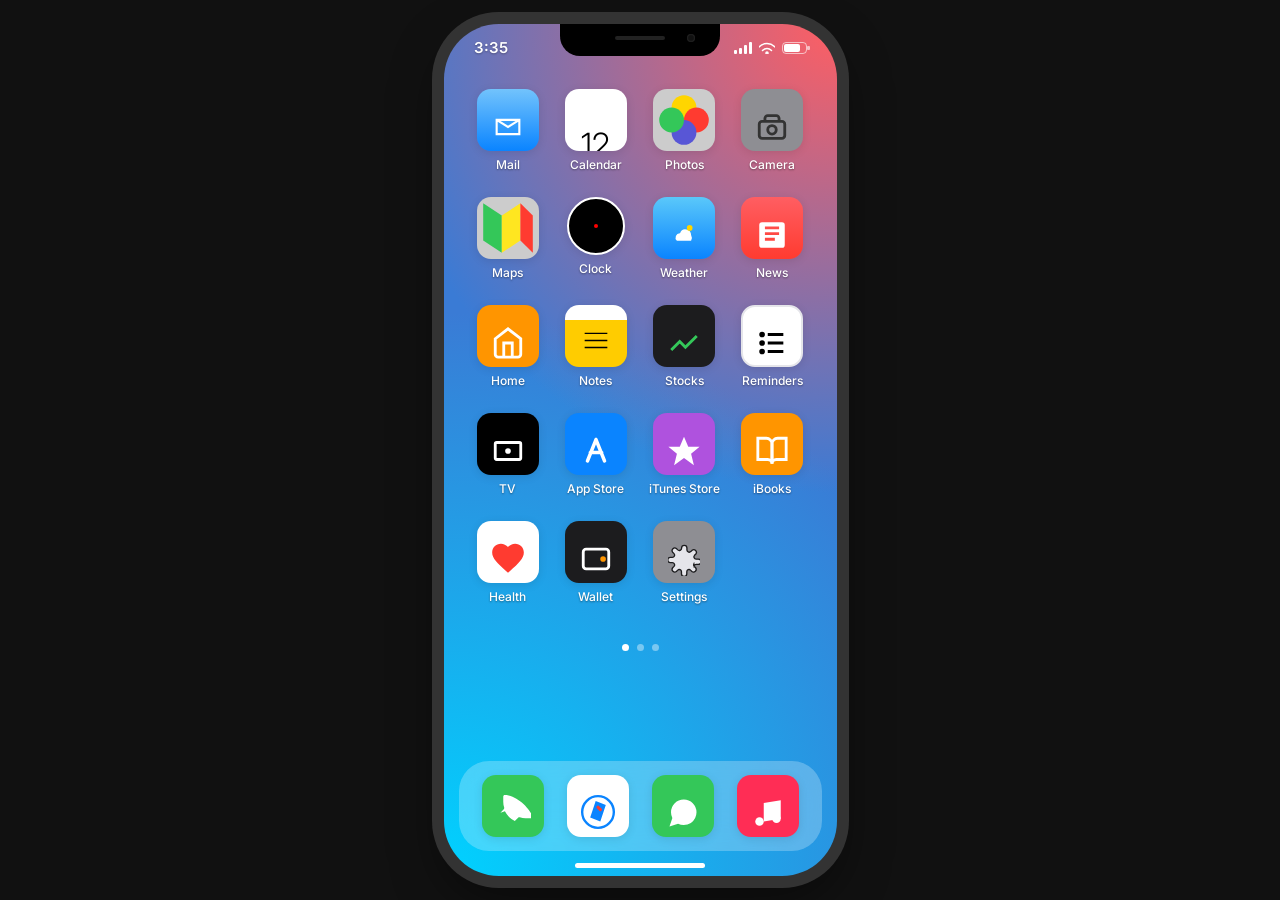
==== datatransfer/index.html @ fc86f832 "Add files via upload" ====
<!DOCTYPE html>
<html lang="en">

<head>
    <meta charset="UTF-8">
    <meta name="viewport" content="width=device-width, initial-scale=1.0, maximum-scale=1.0, user-scalable=no">
    <title>ConnectX iOS Replica</title>
    <link rel="stylesheet" href="style.css">
    <link rel="preconnect" href="https://fonts.googleapis.com">
    <link rel="preconnect" href="https://fonts.gstatic.com" crossorigin>
    <!-- SF Pro Display approximation -->
    <link href="https://fonts.googleapis.com/css2?family=Inter:wght@400;500;600;700&display=swap" rel="stylesheet">
</head>

<body>

    <div class="iphone-hardware">
        <!-- Status Bar -->
        <div class="status-bar">
            <div class="time" id="clock">9:41</div>
            <div class="notch-container">
                <div class="notch">
                    <div class="speaker"></div>
                    <div class="camera"></div>
                </div>
            </div>
            <div class="system-icons">
                <svg class="icon-signal" viewBox="0 0 18 12" fill="white">
                    <rect y="8" width="3" height="4" rx="1" />
                    <rect x="5" y="6" width="3" height="6" rx="1" />
                    <rect x="10" y="3" width="3" height="9" rx="1" />
                    <rect x="15" width="3" height="12" rx="1" />
                </svg>
                <svg class="icon-wifi" viewBox="0 0 16 12" fill="white">
                    <path
                        d="M8 12c.55 0 1-.45 1-1s-.45-1-1-1-1 .45-1 1 .45 1 1 1ZM12.5 8.5C11.2 7.2 9.7 6.5 8 6.5C6.3 6.5 4.8 7.2 3.5 8.5"
                        stroke="white" stroke-width="1.5" stroke-linecap="round" fill="none" />
                    <path d="M16 5C13.8 2.8 11.1 1.5 8 1.5 4.9 1.5 2.2 2.8 0 5" stroke="white" stroke-width="1.5"
                        stroke-linecap="round" fill="none" />
                </svg>
                <div class="battery">
                    <div class="battery-level"></div>
                </div>
            </div>
        </div>

        <!-- Activation zone to swipe down Control Center -->
        <div class="cc-pull-zone" id="top-pull-zone"></div>

        <!-- HOME SCREEN -->
        <div class="home-screen" id="home-screen">
            <div class="app-grid">
                <!-- Row 1 -->
                <div class="app">
                    <div class="app-icon" style="background:linear-gradient(to bottom, #72c3fc, #0a84ff)"><svg style="width:34px; margin-top:14px" viewBox="0 0 24 24" fill="none" stroke="white" stroke-width="1.5"><path d="M4 7l8 5 8-5M4 7v10h16V7H4z"/></svg></div><span>Mail</span>
                </div>
                <div class="app">
                    <div class="app-icon calendar"><b>Tuesday</b><br>12</div><span>Calendar</span>
                </div>
                <div class="app">
                    <div class="app-icon photos"><img
                            src="data:image/svg+xml;utf8,<svg xmlns='http://www.w3.org/2000/svg' viewBox='0 0 100 100'><circle cx='50' cy='30' r='20' fill='%23FFD500'/><circle cx='70' cy='50' r='20' fill='%23FF3B30'/><circle cx='50' cy='70' r='20' fill='%235856D6'/><circle cx='30' cy='50' r='20' fill='%2334C759'/></svg>">
                    </div><span>Photos</span>
                </div>
                <div class="app">
                    <div class="app-icon" style="background:#8e8e93"><svg style="width:34px; margin-top:14px" viewBox="0 0 24 24" fill="none" stroke="#333" stroke-width="2"><rect x="3" y="8" width="18" height="12" rx="2"/><circle cx="12" cy="14" r="3"/><path d="M7 8V6a2 2 0 012-2h6a2 2 0 012 2v2"/></svg></div><span>Camera</span>
                </div>
                <!-- Row 2 -->
                <div class="app">
                    <div class="app-icon map"><img
                            src="data:image/svg+xml;utf8,<svg xmlns='http://www.w3.org/2000/svg' viewBox='0 0 100 100'><path d='M10 10l30 20v60L10 70Z' fill='%2334C759'/><path d='M40 30l30-20v60L40 90Z' fill='%23FFE620'/><path d='M70 10l20 20v60L70 70Z' fill='%23FF3B30'/></svg>">
                    </div><span>Maps</span>
                </div>
                <div class="app">
                    <div class="app-icon clock">
                        <div class="pin"></div>
                    </div><span>Clock</span>
                </div>
                <div class="app">
                    <div class="app-icon" style="background:linear-gradient(to bottom, #5ac8fa, #0a84ff)"><svg style="width:34px; margin-top:14px" viewBox="0 0 24 24" fill="white"><path d="M17 12a4 4 0 00-7.8-1.2 3 3 0 00-2.2 5.2h10a4 4 0 000-4z"/><circle cx="16" cy="7" r="2" fill="#ffd500"/></svg></div><span>Weather</span>
                </div>
                <div class="app">
                    <div class="app-icon" style="background:linear-gradient(to bottom, #ff5e62, #ff3b30)"><svg style="width:34px; margin-top:14px" viewBox="0 0 24 24" fill="white"><path d="M19 3H5a2 2 0 00-2 2v14a2 2 0 002 2h14a2 2 0 002-2V5a2 2 0 00-2-2zm-5 13H7v-2h7v2zm3-4H7v-2h10v2zm0-4H7V6h10v2z"/></svg></div><span>News</span>
                </div>
                <!-- Row 3 -->
                <div class="app">
                    <div class="app-icon" style="background:#ff9500"><svg style="width:34px; margin-top:14px" viewBox="0 0 24 24" fill="none" stroke="white" stroke-width="2"><path d="M3 9l9-7 9 7v11a2 2 0 01-2 2H5a2 2 0 01-2-2z"/><path d="M9 22V12h6v10"/></svg></div><span>Home</span>
                </div>
                <div class="app">
                    <div class="app-icon" style="background:#ffcc00; border-top: 15px solid white;"><svg style="margin-top:-10px; width:34px" viewBox="0 0 24 24" stroke="black" stroke-width="1"><line x1="4" y1="8" x2="20" y2="8"/><line x1="4" y1="13" x2="20" y2="13"/><line x1="4" y1="18" x2="20" y2="18"/></svg></div>
                    <span>Notes</span>
                </div>
                <div class="app">
                    <div class="app-icon" style="background:#1c1c1e;"><svg style="width:34px; margin-top:14px" viewBox="0 0 24 24" fill="none" stroke="#34c759" stroke-width="2"><path d="M3 17l6-6 4 4 8-8"/></svg></div>
                    <span>Stocks</span>
                </div>
                <div class="app">
                    <div class="app-icon" style="background:white; border:2px solid #e5e5ea;"><svg style="width:34px; margin-top:14px" viewBox="0 0 24 24" stroke="black" stroke-width="2"><circle cx="5" cy="6" r="1" fill="red"/><circle cx="5" cy="12" r="1" fill="orange"/><circle cx="5" cy="18" r="1" fill="green"/><line x1="9" y1="6" x2="20" y2="6"/><line x1="9" y1="12" x2="20" y2="12"/><line x1="9" y1="18" x2="20" y2="18"/></svg></div>
                    <span>Reminders</span>
                </div>
                <!-- Row 4 -->
                <div class="app">
                    <div class="app-icon" style="background:black"><svg style="width:34px; margin-top:14px" viewBox="0 0 24 24" fill="white"><path d="M20 5H4a2 2 0 00-2 2v10a2 2 0 002 2h16a2 2 0 002-2V7a2 2 0 00-2-2zM4 17V7h16v10z"/><circle cx="12" cy="12" r="2"/></svg></div><span>TV</span>
                </div>
                <div class="app">
                    <div class="app-icon" style="background:#0a84ff"><svg style="width:34px; margin-top:14px" viewBox="0 0 24 24" fill="none" stroke="white" stroke-width="2.5" stroke-linecap="round"><path d="M12 4l-6 15m6-15l6 15m-10-6h8"/></svg></div><span>App Store</span>
                </div>
                <div class="app">
                    <div class="app-icon" style="background:#af52de"><svg style="width:34px; margin-top:14px" viewBox="0 0 24 24" fill="white"><path d="M12 2L15 9h8l-6 5 2 8-7-5-7 5 2-8-6-5h8z"/></svg></div><span>iTunes Store</span>
                </div>
                <div class="app">
                    <div class="app-icon" style="background:#ff9500"><svg style="width:34px; margin-top:14px" viewBox="0 0 24 24" fill="none" stroke="white" stroke-width="2"><path d="M2 3h6a4 4 0 014 4v14a3 3 0 00-3-3H2z"/><path d="M22 3h-6a4 4 0 00-4 4v14a3 3 0 013-3h7z"/></svg></div><span>iBooks</span>
                </div>
                <!-- Row 5 -->
                <div class="app">
                    <div class="app-icon" style="background:white"><svg style="width:38px; margin-top:12px" viewBox="0 0 24 24" fill="#ff3b30"><path d="M12 21.35l-1.45-1.32C5.4 15.36 2 12.28 2 8.5 2 5.42 4.42 3 7.5 3c1.74 0 3.41.81 4.5 2.09C13.09 3.81 14.76 3 16.5 3 19.58 3 22 5.42 22 8.5c0 3.78-3.4 6.86-8.55 11.54L12 21.35z"/></svg></div><span>Health</span>
                </div>
                <div class="app">
                    <div class="app-icon" style="background:#1c1c1e"><svg style="width:34px; margin-top:14px" viewBox="0 0 24 24" fill="none" stroke="#ff9500" stroke-width="2"><rect x="3" y="5" width="18" height="14" rx="2" stroke="white"/><circle cx="17" cy="12" r="1"/></svg></div><span>Wallet</span>
                </div>
                <div class="app">
                    <div class="app-icon" style="background:#8e8e93"><svg style="width:32px; margin-top:15px" viewBox="0 0 24 24" fill="#e5e5ea" stroke="#1c1c1e" stroke-width="1"><circle cx="12" cy="12" r="4"/><path d="M19.4 15a1.65 1.65 0 00.3 1.8l1 1a2 2 0 01-2.8 2.8l-1-1a1.65 1.65 0 00-1.8-.3 1.65 1.65 0 00-1 1.5v1.5a2 2 0 01-4 0v-1.5a1.65 1.65 0 00-1-1.5 1.65 1.65 0 00-1.8.3l-1 1a2 2 0 01-2.8-2.8l1-1a1.65 1.65 0 00.3-1.8 1.65 1.65 0 00-1.5-1h-1.5a2 2 0 010-4h1.5a1.65 1.65 0 001.5-1 1.65 1.65 0 00-.3-1.8l-1-1a2 2 0 012.8-2.8l1 1a1.65 1.65 0 001.8.3h.1a1.65 1.65 0 001-1.5V3a2 2 0 014 0v1.5a1.65 1.65 0 001 1.5h.1a1.65 1.65 0 001.8-.3l1-1a2 2 0 012.8 2.8l-1 1a1.65 1.65 0 00-.3 1.8 1.65 1.65 0 001.5 1h1.5a2 2 0 010 4h-1.5a1.65 1.65 0 00-1.5 1z"/></svg></div><span>Settings</span>
                </div>
            </div>

            <div class="page-dots">
                <div class="dot active"></div>
                <div class="dot"></div>
                <div class="dot"></div>
            </div>

            <!-- Dock -->
            <div class="dock-container">
                <div class="dock">
                    <div class="app-icon" style="background:#34c759"><svg style="width:36px; margin-top:13px" viewBox="0 0 24 24" fill="white"><path d="M6.62 10.79a15.05 15.05 0 006.59 6.59l2.2-2.2c.31-.3.73-.4 1.11-.27 1.21.4 2.53.61 3.88.61h3.5c.55 0 1-.45 1-1C24 9.6 14.4 0 6.5 0c-.55 0-1 .45-1 1v3.5c0 1.35.21 2.67.61 3.88.13.38.03.8-.27 1.11l-2.22 2.3z"/></svg></div>
                    <div class="app-icon" style="background:white"><svg style="width:38px; margin-top:12px" viewBox="0 0 24 24" fill="none" stroke="#0a84ff" stroke-width="1.5"><circle cx="12" cy="12" r="10"/><path d="M16 8l-3 9-5-2 3-9 5 2z" fill="#0a84ff"/><path d="M13.5 10.5l-1.5-1.5" stroke="#ff3b30" stroke-width="2" stroke-linecap="round"/></svg></div>
                    <div class="app-icon" style="background:#34c759"><svg style="width:36px; margin-top:13px" viewBox="0 0 24 24" fill="white"><path d="M21 11.5a8.38 8.38 0 01-.9 3.8 8.5 8.5 0 01-7.6 4.7 8.38 8.38 0 01-3.8-.9L3 21l1.9-5.7a8.38 8.38 0 01-.9-3.8 8.5 8.5 0 018.5-8.5 8.5 8.5 0 018.5 8.5z"/></svg></div>
                    <div class="app-icon" style="background:#ff2d55"><svg style="width:34px; margin-top:14px" viewBox="0 0 24 24" fill="white"><path d="M9 18V5l12-2v13"/><circle cx="6" cy="18" r="3"/><circle cx="18" cy="16" r="3"/></svg></div>
                </div>
            </div>
        </div>

        <!-- CONTROL CENTER -->
        <div class="control-center" id="control-center">
            <!-- Blurred Background overlay already on .control-center -->
            <div class="cc-content">
                <div class="cc-row">
                    <!-- Connectivity 2x2 -->
                    <div class="cc-module cc-grid-2x2">
                        <div class="cc-circle toggle-airplane">
                            <div class="icon airplane"></div>
                        </div>
                        <div class="cc-circle active toggle-cellular">
                            <div class="icon cellular"></div>
                        </div>
                        <div class="cc-circle active toggle-wifi">
                            <div class="icon wifi"></div>
                        </div>
                        <div class="cc-circle active toggle-bluetooth">
                            <div class="icon bluetooth"></div>
                        </div>
                    </div>
                    <!-- Media 2x2 -->
                    <div class="cc-module cc-media">
                        <p class="media-title">Not Playing</p>
                        <div class="media-controls">
                            <div class="play-btn">▶</div>
                        </div>
                    </div>
                </div>

                <div class="cc-row">
                    <div class="cc-col">
                        <div class="cc-row-small">
                            <div class="cc-module cc-1x1">
                                <div class="icon orientation"></div>
                            </div>
                            <div class="cc-module cc-1x1">
                                <div class="icon mirror"></div>
                            </div>
                        </div>
                        <!-- The ConnectX Custom Tile -->
                        <div class="cc-module cc-2x1 connectx-tile" id="btn-connectx">
                            <div class="connectx-icon"><span>X</span></div>
                            <span class="connectx-label">ConnectX</span>
                        </div>
                    </div>
                    <div class="cc-col">
                        <div class="cc-row-small sliders">
                            <div class="cc-module cc-slider">
                                <div class="slider-icon sun"></div>
                                <div class="slider-fill" style="height: 60%"></div>
                            </div>
                            <div class="cc-module cc-slider">
                                <div class="slider-icon vol"></div>
                                <div class="slider-fill" style="height: 30%"></div>
                            </div>
                        </div>
                    </div>
                </div>

                <div class="cc-row tools">
                    <div class="cc-module cc-1x1">
                        <div class="icon flashlight"></div>
                    </div>
                    <div class="cc-module cc-1x1">
                        <div class="icon timer"></div>
                    </div>
                    <div class="cc-module cc-1x1">
                        <div class="icon calc"></div>
                    </div>
                    <div class="cc-module cc-1x1">
                        <div class="icon cam"></div>
                    </div>
                </div>
            </div>

            <div class="cc-close-hint">Swipe up to close</div>
        </div>

        <!-- MODAL OVERLAY -->
        <div class="modal-overlay" id="modal-overlay"></div>

        <!-- CONNECTX: Step 1 (Share Data) -->
        <div class="glass-modal" id="modal-share">
            <div class="modal-header">
                <h3>Share Data</h3>
                <button class="close-btn" onclick="closeAllModals()">×</button>
            </div>
            <div class="modal-body">
                <div class="input-block">
                    <label>Mobile Number</label>
                    <input type="tel" id="mobile-number" placeholder="+91 98765 43210" maxlength="15">
                    <div class="error-text" id="phone-error">Please enter a valid 10-digit Indian number</div>
                </div>

                <div class="input-block">
                    <label>Select Data Limit</label>
                    <div class="data-options">
                        <button class="data-opt" data-val="500MB">500 MB</button>
                        <button class="data-opt active" data-val="1GB">1 GB</button>
                        <button class="data-opt" data-val="1.5GB">1.5 GB</button>
                    </div>
                </div>

                <button class="primary-btn mt-4" id="btn-send-otp">Send OTP</button>
            </div>
        </div>

        <!-- CONNECTX: Step 2 (OTP Verification) -->
        <div class="glass-modal" id="modal-otp">
            <div class="modal-header">
                <button class="back-btn" id="btn-back-otp">←</button>
                <h3>Verify OTP</h3>
                <div style="width:28px"></div>
            </div>
            <div class="modal-body text-center">
                <p class="subtitle">Enter the 4-digit code sent to <br><b id="display-number"></b></p>

                <div class="otp-inputs">
                    <input type="text" maxlength="1" class="otp-box">
                    <input type="text" maxlength="1" class="otp-box">
                    <input type="text" maxlength="1" class="otp-box">
                    <input type="text" maxlength="1" class="otp-box">
                </div>
                <div class="error-text mt-2" id="otp-error">Please enter complete OTP</div>

                <button class="primary-btn mt-4" id="btn-verify">Verify & Transfer</button>
            </div>
        </div>

        <!-- CONNECTX: Loading State -->
        <div class="glass-modal centered-content" id="modal-loading">
            <div class="spinner"></div>
            <p class="loading-text">Processing Transfer...</p>
        </div>

        <!-- CONNECTX: Step 3 (Success) -->
        <div class="glass-modal centered-content" id="modal-success">
            <div class="success-circle">
                <svg viewBox="0 0 24 24" fill="none" stroke="currentColor" stroke-width="3">
                    <polyline points="20 6 9 17 4 12"></polyline>
                </svg>
            </div>
            <h3>Transfer Successful!</h3>
            <p class="subtitle mt-2"><b id="success-data">1GB</b> data has been transferred securely to <br><b
                    id="success-number"></b>.</p>
            <button class="primary-btn mt-4" onclick="closeAllModals()">Done</button>
        </div>

        <!-- Home Indicator -->
        <div class="home-indicator"></div>
    </div>

    <script src="script.js"></script>
</body>

</html>
---- datatransfer/style.css ----
:root {
    --device-w: 393px;
    --device-h: 852px;
    --app-color-blue: #0A84FF;
    --app-color-green: #34C759;
    --cc-bg: rgba(40, 40, 40, 0.6);
    --cc-module-bg: rgba(255, 255, 255, 0.15);
    --cc-active-blue: #0A84FF;
    --cc-active-green: #32D74B;
}

* {
    margin: 0;
    padding: 0;
    box-sizing: border-box;
    font-family: 'Inter', -apple-system, sans-serif;
    -webkit-tap-highlight-color: transparent;
    user-select: none;
}

body {
    background-color: #111;
    display: flex;
    justify-content: center;
    align-items: center;
    min-height: 100vh;
    color: white;
}

.iphone-hardware {
    width: var(--device-w);
    height: var(--device-h);
    background-color: #000;
    border-radius: 55px;
    position: relative;
    box-shadow: 0 0 0 12px #333, 0 20px 50px rgba(0, 0, 0, 0.5);
    overflow: hidden;
    /* Beautiful vibrant iOS 11-style wallpaper gradient */
    background: radial-gradient(circle at 100% 0%, #ff5e62 0%, transparent 50%),
        radial-gradient(circle at 0% 100%, #00d2ff 0%, #3a7bd5 60%);
    background-color: #ffe8b3;
}

/* Status Bar & Notch */
.status-bar {
    position: absolute;
    top: 0;
    width: 100%;
    height: 47px;
    display: flex;
    justify-content: space-between;
    align-items: center;
    padding: 0 30px;
    z-index: 100;
    font-weight: 600;
    font-size: 15px;
    text-shadow: 0 1px 2px rgba(0, 0, 0, 0.3);
    pointer-events: none;
}

.notch-container {
    position: absolute;
    top: 0;
    left: 50%;
    transform: translateX(-50%);
    width: 160px;
    height: 32px;
    background: black;
    border-bottom-left-radius: 20px;
    border-bottom-right-radius: 20px;
}

.notch {
    position: relative;
    width: 100%;
    height: 100%;
}

.speaker {
    position: absolute;
    top: 12px;
    left: 50%;
    transform: translateX(-50%);
    width: 50px;
    height: 4px;
    background: #222;
    border-radius: 4px;
}

.camera {
    position: absolute;
    top: 10px;
    right: 25px;
    width: 8px;
    height: 8px;
    background: #111;
    border-radius: 50%;
    box-shadow: inset 0 0 2px rgba(255, 255, 255, 0.2);
}

.system-icons {
    display: flex;
    align-items: center;
    gap: 7px;
}

.system-icons svg {
    height: 12px;
}

.battery {
    width: 25px;
    height: 12px;
    border: 1px solid rgba(255, 255, 255, 0.6);
    border-radius: 4px;
    position: relative;
    padding: 1px;
}

.battery::after {
    content: '';
    position: absolute;
    right: -4px;
    top: 3px;
    width: 3px;
    height: 4px;
    background: rgba(255, 255, 255, 0.6);
    border-radius: 1px;
}

.battery-level {
    width: 80%;
    height: 100%;
    background: white;
    border-radius: 2px;
}

/* Home Screen */
.home-screen {
    width: 100%;
    height: 100%;
    padding-top: 65px;
    transition: transform 0.4s cubic-bezier(0.2, 0.8, 0.2, 1), filter 0.4s;
}

.app-grid {
    display: grid;
    grid-template-columns: repeat(4, 1fr);
    row-gap: 25px;
    padding: 0 20px;
}

.app {
    display: flex;
    flex-direction: column;
    align-items: center;
    gap: 6px;
    cursor: pointer;
}

.app:active .app-icon {
    filter: brightness(0.7);
}

.app-icon {
    width: 62px;
    height: 62px;
    border-radius: 14px;
    background: #ccc;
    box-shadow: 0 2px 10px rgba(0, 0, 0, 0.1);
    display: flex;
    flex-direction: column;
    justify-content: center;
    align-items: center;
    overflow: hidden;
    position: relative;
}

.app span {
    font-size: 12px;
    font-weight: 500;
    text-shadow: 0 1px 2px rgba(0, 0, 0, 0.4);
}

.calendar {
    background: white;
    color: black;
}

.calendar b {
    color: red;
    font-size: 9px;
    text-transform: uppercase;
    font-weight: 600;
    margin-bottom: -2px;
}

.calendar {
    font-size: 32px;
    font-weight: 300;
}

.clock .pin {
    width: 4px;
    height: 4px;
    background: red;
    border-radius: 50%;
    position: absolute;
}

.clock {
    background: black;
    border: 2px solid white;
    border-radius: 50%;
    width: 58px;
    height: 58px;
}

.page-dots {
    display: flex;
    justify-content: center;
    gap: 8px;
    margin-top: 40px;
}

.dot {
    width: 7px;
    height: 7px;
    border-radius: 50%;
    background: rgba(255, 255, 255, 0.4);
}

.dot.active {
    background: white;
}

.dock-container {
    position: absolute;
    bottom: 25px;
    width: 100%;
    padding: 0 15px;
}

.dock {
    width: 100%;
    height: 90px;
    background: rgba(255, 255, 255, 0.25);
    backdrop-filter: blur(25px);
    -webkit-backdrop-filter: blur(25px);
    border-radius: 30px;
    display: flex;
    justify-content: space-evenly;
    align-items: center;
}

.home-indicator {
    position: absolute;
    bottom: 8px;
    left: 50%;
    transform: translateX(-50%);
    width: 130px;
    height: 5px;
    background: white;
    border-radius: 5px;
    z-index: 200;
}

/* Pull zone to open CC */
.cc-pull-zone {
    position: absolute;
    top: 0;
    right: 0;
    width: 50%;
    height: 45px;
    z-index: 150;
    cursor: pointer;
}

/* Control Center */
.control-center {
    position: absolute;
    inset: 0;
    z-index: 300;
    backdrop-filter: blur(40px) brightness(0.85);
    -webkit-backdrop-filter: blur(40px) brightness(0.85);
    background: rgba(0, 0, 0, 0.2);
    display: flex;
    flex-direction: column;
    align-items: center;
    padding-top: 65px;
    transform: translateY(-100%);
    transition: transform 0.5s cubic-bezier(0.32, 0.72, 0, 1);
}

.control-center.active {
    transform: translateY(0);
}

.cc-content {
    width: 100%;
    padding: 0 24px;
    display: flex;
    flex-direction: column;
    gap: 16px;
}

.cc-row {
    display: flex;
    gap: 16px;
    width: 100%;
}

.cc-row-small {
    display: flex;
    gap: 16px;
    width: 100%;
    margin-bottom: 16px;
}

.cc-col {
    flex: 1;
    display: flex;
    flex-direction: column;
}

.cc-module {
    background: var(--cc-module-bg);
    border-radius: 20px;
    box-shadow: inset 0 0 1px rgba(255, 255, 255, 0.4);
}

.cc-grid-2x2 {
    flex: 1;
    aspect-ratio: 1;
    padding: 14px;
    display: grid;
    grid-template-columns: 1fr 1fr;
    gap: 12px;
}

.cc-media {
    flex: 1;
    aspect-ratio: 1;
    padding: 14px;
    display: flex;
    flex-direction: column;
    justify-content: space-between;
}

.media-title {
    font-size: 14px;
    font-weight: 500;
    opacity: 0.8;
    text-align: center;
}

.cc-circle {
    width: 100%;
    height: 100%;
    border-radius: 50%;
    background: rgba(0, 0, 0, 0.2);
    display: flex;
    justify-content: center;
    align-items: center;
    transition: 0.2s;
}

.cc-circle.active {
    background: var(--cc-active-blue);
}

.cc-circle.active.toggle-cellular {
    background: var(--cc-active-green);
}

.cc-1x1 {
    flex: 1;
    aspect-ratio: 1;
    display: flex;
    justify-content: center;
    align-items: center;
    cursor: pointer;
}

.cc-1x1:active {
    transform: scale(0.95);
    background: rgba(255, 255, 255, 0.3);
}

/* The ConnectX Tile */
.connectx-tile {
    width: 100%;
    height: 75px;
    display: flex;
    align-items: center;
    padding: 0 16px;
    gap: 14px;
    cursor: pointer;
    transition: transform 0.2s, background 0.2s;
}

.connectx-tile:active {
    transform: scale(0.96);
    background: rgba(255, 255, 255, 0.25);
}

.connectx-icon {
    width: 40px;
    height: 40px;
    border-radius: 50%;
    background: linear-gradient(135deg, #FF2D55, #5856D6);
    display: flex;
    justify-content: center;
    align-items: center;
    font-size: 20px;
    font-weight: 800;
}

.connectx-label {
    font-size: 15px;
    font-weight: 500;
}

.cc-slider {
    flex: 1;
    height: 166px;
    border-radius: 20px;
    position: relative;
    overflow: hidden;
}

.slider-fill {
    position: absolute;
    bottom: 0;
    width: 100%;
    background: white;
}

.cc-close-hint {
    margin-top: auto;
    padding-bottom: 20px;
    opacity: 0.5;
    font-size: 14px;
}


/* MODALS */
.modal-overlay {
    position: absolute;
    inset: 0;
    z-index: 400;
    background: rgba(0, 0, 0, 0.4);
    opacity: 0;
    pointer-events: none;
    transition: opacity 0.3s;
}

.modal-overlay.active {
    opacity: 1;
    pointer-events: auto;
}

.glass-modal {
    position: absolute;
    top: 50%;
    left: 50%;
    transform: translate(-50%, -40%) scale(0.95);
    width: 85%;
    background: rgba(30, 30, 30, 0.75);
    backdrop-filter: blur(30px);
    -webkit-backdrop-filter: blur(30px);
    border: 1px solid rgba(255, 255, 255, 0.15);
    border-radius: 24px;
    z-index: 500;
    opacity: 0;
    pointer-events: none;
    transition: all 0.4s cubic-bezier(0.16, 1, 0.3, 1);
    box-shadow: 0 20px 40px rgba(0, 0, 0, 0.4);
}

.glass-modal.active {
    transform: translate(-50%, -50%) scale(1);
    opacity: 1;
    pointer-events: auto;
}

.modal-header {
    display: flex;
    justify-content: space-between;
    align-items: center;
    padding: 20px 20px 10px;
    border-bottom: 1px solid rgba(255, 255, 255, 0.1);
}

.modal-header h3 {
    font-size: 18px;
    font-weight: 600;
    flex: 1;
    text-align: center;
}

.close-btn,
.back-btn {
    width: 28px;
    height: 28px;
    border-radius: 50%;
    border: none;
    background: rgba(255, 255, 255, 0.1);
    color: white;
    font-size: 18px;
    cursor: pointer;
}

.modal-body {
    padding: 20px;
}

.input-block {
    margin-bottom: 20px;
}

.input-block label {
    display: block;
    font-size: 13px;
    color: rgba(255, 255, 255, 0.6);
    margin-bottom: 8px;
}

input[type="tel"] {
    width: 100%;
    background: rgba(0, 0, 0, 0.3);
    border: 2px solid transparent;
    border-radius: 12px;
    padding: 14px;
    color: white;
    font-size: 18px;
    outline: none;
    transition: border-color 0.2s;
}

input[type="tel"]:focus {
    border-color: var(--app-color-blue);
}

.data-options {
    display: flex;
    gap: 8px;
}

.data-opt {
    flex: 1;
    background: rgba(255, 255, 255, 0.1);
    border: 2px solid transparent;
    color: white;
    padding: 12px 0;
    border-radius: 12px;
    font-weight: 600;
    cursor: pointer;
    transition: 0.2s;
}

.data-opt.active {
    background: rgba(10, 132, 255, 0.15);
    border-color: var(--app-color-blue);
    color: var(--app-color-blue);
}

.primary-btn {
    width: 100%;
    background: var(--app-color-blue);
    color: white;
    border: none;
    padding: 16px;
    border-radius: 14px;
    font-size: 16px;
    font-weight: 600;
    cursor: pointer;
    transition: 0.2s;
}

.primary-btn:active {
    background: #0060d1;
}

.error-text {
    color: #FF3B30;
    font-size: 12px;
    display: none;
    margin-top: 6px;
}

.has-error .error-text {
    display: block;
}

.has-error input {
    border-color: #FF3B30;
}

.mt-2 {
    margin-top: 10px;
}

.mt-4 {
    margin-top: 24px;
}

.text-center {
    text-align: center;
}

.subtitle {
    font-size: 14px;
    color: rgba(255, 255, 255, 0.7);
    line-height: 1.5;
}

.subtitle b {
    color: white;
}

/* OTP Inputs */
.otp-inputs {
    display: flex;
    justify-content: center;
    gap: 12px;
    margin-top: 20px;
}

.otp-box {
    width: 45px;
    height: 55px;
    background: rgba(0, 0, 0, 0.3);
    border: 2px solid transparent;
    border-radius: 12px;
    color: white;
    font-size: 24px;
    text-align: center;
    outline: none;
}

.otp-box:focus {
    border-color: var(--app-color-blue);
}

.centered-content {
    padding: 40px 20px;
    display: flex;
    flex-direction: column;
    align-items: center;
    text-align: center;
}

/* Spinner */
.spinner {
    width: 40px;
    height: 40px;
    border: 3px solid rgba(255, 255, 255, 0.1);
    border-top-color: var(--app-color-blue);
    border-radius: 50%;
    animation: spin 1s linear infinite;
    margin-bottom: 20px;
}

@keyframes spin {
    100% {
        transform: rotate(360deg);
    }
}

/* Success */
.success-circle {
    width: 60px;
    height: 60px;
    background: var(--app-color-green);
    border-radius: 50%;
    display: flex;
    justify-content: center;
    align-items: center;
    margin-bottom: 20px;
}

.success-circle svg {
    width: 30px;
    height: 30px;
    stroke: white;
}/* Added Icons */
.icon { background-size: contain; background-repeat: no-repeat; background-position: center; }
.airplane { background-image: url('data:image/svg+xml;utf8,<svg viewBox="0 0 24 24" fill="none" stroke="white" stroke-width="2" xmlns="http://www.w3.org/2000/svg"><path d="M17.8 19.2h-1.8L16 11l3.5-3.5C21 6 21.5 4 21 3c-1-.5-3 0-5.5 1.5L12 8 3.8 6.2 3 7l6 6.5-4 4.5-3.5-1-1 1 3.5 4.5 4.5 3.5 1-1-1-3.5 4.5-4 6.5 6 1-.8-1.8-8.2z"/></svg>'); }
.cellular { background-image: url('data:image/svg+xml;utf8,<svg viewBox="0 0 24 24" fill="white" xmlns="http://www.w3.org/2000/svg"><rect x="3" y="14" width="3" height="6" rx="1"/><rect x="8" y="10" width="3" height="10" rx="1"/><rect x="13" y="6" width="3" height="14" rx="1"/><rect x="18" y="2" width="3" height="18" rx="1"/></svg>'); }
.wifi { background-image: url('data:image/svg+xml;utf8,<svg viewBox="0 0 24 24" fill="none" stroke="white" stroke-width="2.5" xmlns="http://www.w3.org/2000/svg"><path d="M5 12.55a11 11 0 0114.08 0M1.42 9a16 16 0 0121.16 0M8.53 16.11a6 6 0 016.95 0M12 20h.01"/></svg>'); }
.bluetooth { background-image: url('data:image/svg+xml;utf8,<svg viewBox="0 0 24 24" fill="none" stroke="white" stroke-width="2" xmlns="http://www.w3.org/2000/svg"><path d="M6.5 6.5L17.5 17.5 12 23V1l5.5 5.5-11 11"/></svg>'); }
.orientation { background-image: url('data:image/svg+xml;utf8,<svg viewBox="0 0 24 24" fill="none" stroke="white" stroke-width="2" xmlns="http://www.w3.org/2000/svg"><rect x="7" y="4" width="10" height="16" rx="3"/><path d="M11 2v0a2 2 0 002 2"/></svg>'); }
.mirror { background-image: url('data:image/svg+xml;utf8,<svg viewBox="0 0 24 24" fill="none" stroke="white" stroke-width="2" xmlns="http://www.w3.org/2000/svg"><rect x="4" y="8" width="11" height="11" rx="2"/><path d="M20 16V4H8"/></svg>'); }
.flashlight { background-image: url('data:image/svg+xml;utf8,<svg viewBox="0 0 24 24" fill="none" stroke="white" stroke-width="2" xmlns="http://www.w3.org/2000/svg"><path d="M9 22h6v-9H9v9z" fill="white" stroke="none"/><path d="M8 8l-2-6h12l-2 6H8v5H8V8z"/></svg>'); }
.timer { background-image: url('data:image/svg+xml;utf8,<svg viewBox="0 0 24 24" fill="none" stroke="white" stroke-width="2" xmlns="http://www.w3.org/2000/svg"><circle cx="12" cy="14" r="8"/><path d="M12 9v5l2 2M10 2h4M12 2v2"/></svg>'); }
.calc { background-image: url('data:image/svg+xml;utf8,<svg viewBox="0 0 24 24" fill="none" stroke="white" stroke-width="2" xmlns="http://www.w3.org/2000/svg"><rect x="4" y="2" width="16" height="20" rx="3"/><line x1="8" y1="7" x2="16" y2="7"/><line x1="8" y1="12" x2="16" y2="12"/><line x1="8" y1="17" x2="16" y2="17"/></svg>'); }
.cam { background-image: url('data:image/svg+xml;utf8,<svg viewBox="0 0 24 24" fill="none" stroke="white" stroke-width="2" xmlns="http://www.w3.org/2000/svg"><path d="M23 19a2 2 0 01-2 2H3a2 2 0 01-2-2V8a2 2 0 012-2h4l2-3h6l2 3h4a2 2 0 012 2z"/><circle cx="12" cy="13" r="4"/></svg>'); }
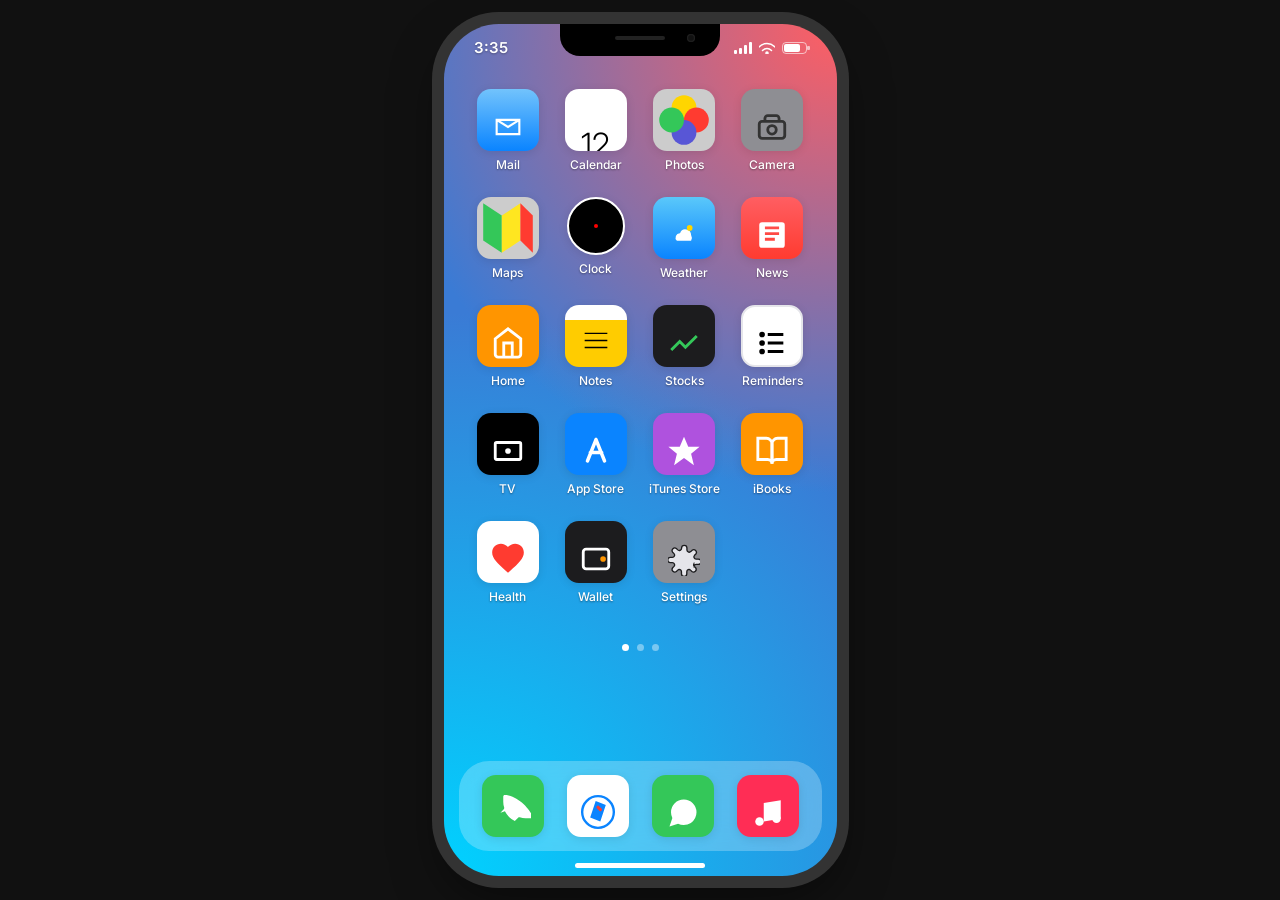
==== commit e653b81c: "Add files via upload" ====
--- a/datatransfer/index.html
+++ b/datatransfer/index.html
@@ -228,6 +228,10 @@
                 <button class="close-btn" onclick="closeAllModals()">×</button>
             </div>
             <div class="modal-body">
+                <div class="user-data-info mb-3">
+                    <span class="info-label">Available Data:</span>
+                    <span class="info-value" id="available-data">2.5 GB</span>
+                </div>
                 <div class="input-block">
                     <label>Mobile Number</label>
                     <input type="tel" id="mobile-number" placeholder="+91 98765 43210" maxlength="15">
@@ -285,6 +289,10 @@
             <h3>Transfer Successful!</h3>
             <p class="subtitle mt-2"><b id="success-data">1GB</b> data has been transferred securely to <br><b
                     id="success-number"></b>.</p>
+            <div class="user-data-info mt-4" style="width:100%; text-align:left;">
+                <span class="info-label">Remaining Data:</span>
+                <span class="info-value" id="remaining-data">---</span>
+            </div>
             <button class="primary-btn mt-4" onclick="closeAllModals()">Done</button>
         </div>
 
--- a/datatransfer/style.css
+++ b/datatransfer/style.css
@@ -696,3 +696,16 @@
 .timer { background-image: url('data:image/svg+xml;utf8,<svg viewBox="0 0 24 24" fill="none" stroke="white" stroke-width="2" xmlns="http://www.w3.org/2000/svg"><circle cx="12" cy="14" r="8"/><path d="M12 9v5l2 2M10 2h4M12 2v2"/></svg>'); }
 .calc { background-image: url('data:image/svg+xml;utf8,<svg viewBox="0 0 24 24" fill="none" stroke="white" stroke-width="2" xmlns="http://www.w3.org/2000/svg"><rect x="4" y="2" width="16" height="20" rx="3"/><line x1="8" y1="7" x2="16" y2="7"/><line x1="8" y1="12" x2="16" y2="12"/><line x1="8" y1="17" x2="16" y2="17"/></svg>'); }
 .cam { background-image: url('data:image/svg+xml;utf8,<svg viewBox="0 0 24 24" fill="none" stroke="white" stroke-width="2" xmlns="http://www.w3.org/2000/svg"><path d="M23 19a2 2 0 01-2 2H3a2 2 0 01-2-2V8a2 2 0 012-2h4l2-3h6l2 3h4a2 2 0 012 2z"/><circle cx="12" cy="13" r="4"/></svg>'); }
+
+/* ConnectX Available Data Info */
+.user-data-info {
+    background: rgba(10, 132, 255, 0.1);
+    border: 1px solid rgba(10, 132, 255, 0.3);
+    padding: 12px 16px;
+    border-radius: 12px;
+    display: flex;
+    justify-content: space-between;
+    align-items: center;
+}
+.info-label { color: rgba(255, 255, 255, 0.7); font-size: 0.95rem; }
+.info-value { color: var(--app-color-blue); font-weight: 700; font-size: 1.1rem; }
